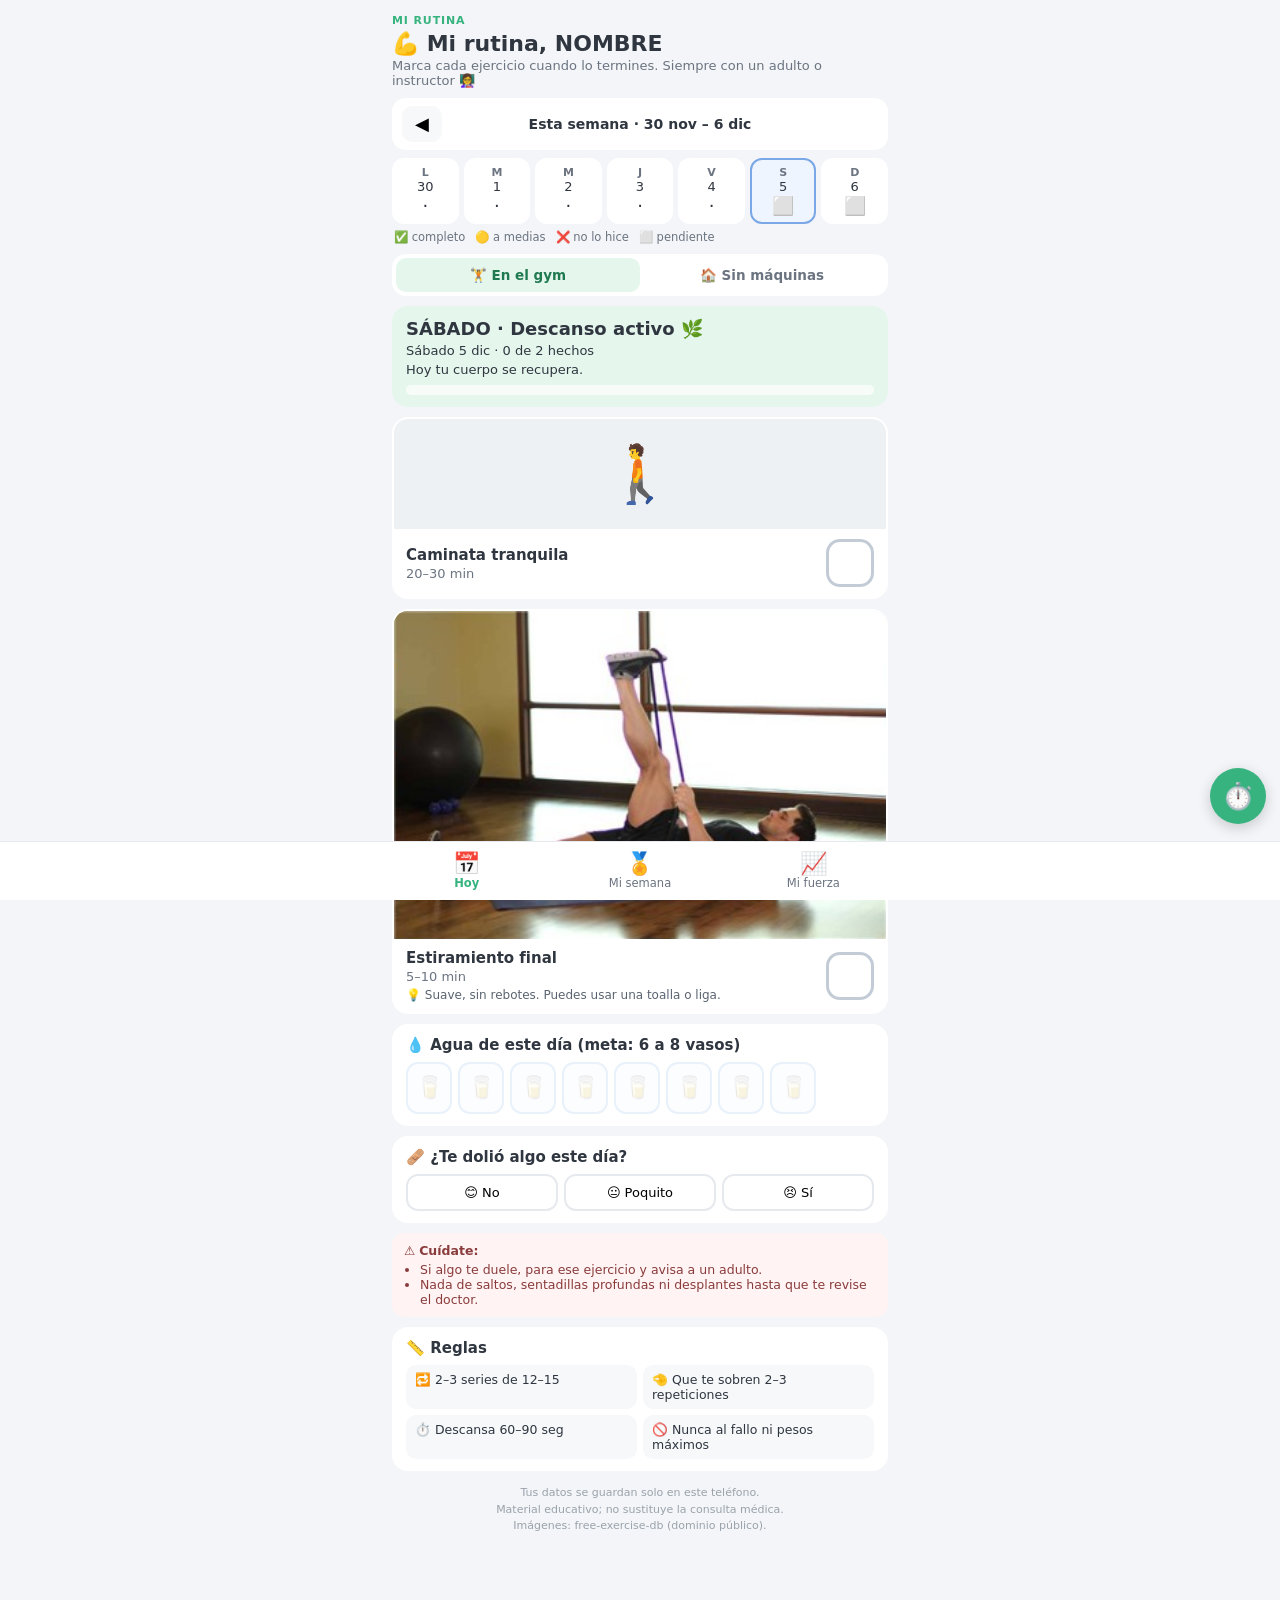
==== plantilla-cliente/index.html @ 86f13df0 "Plantilla Mi Rutina + cliente Lynette" ====
<!DOCTYPE html>
<html lang="es">
<head>
<meta charset="utf-8">
<meta name="viewport" content="width=device-width, initial-scale=1, viewport-fit=cover">
<meta name="robots" content="noindex, nofollow">
<meta name="apple-mobile-web-app-capable" content="yes">
<meta name="mobile-web-app-capable" content="yes">
<meta name="theme-color" content="#36b37e">
<title>Mi rutina</title>
<link rel="stylesheet" href="../../app/app.css?v=1">
</head>
<body>
<div id="app"></div>
<script src="config.js?v=1"></script>
<script src="../../app/ejercicios.js?v=1"></script>
<script src="../../app/app.js?v=1"></script>
</body>
</html>
---- app/app.css ----
:root { --ink:#2f3640; --muted:#6b7480; --line:#e6e9ee; --brand:#36b37e; --soft:#f6f8fa; }
* { box-sizing: border-box; -webkit-tap-highlight-color: transparent; }
body { margin:0; font-family:"Segoe UI", system-ui, -apple-system, Roboto, Arial, sans-serif; color:var(--ink); background:#f3f5f8; }
.wrap { max-width:520px; margin:0 auto; padding:14px 12px 96px; }
header h1 { font-size:22px; margin:4px 0 2px; }
header p { margin:0 0 10px; color:var(--muted); font-size:13px; }
.brand { font-size:11px; font-weight:800; letter-spacing:.08em; text-transform:uppercase; color:var(--brand); }

.weeknav { display:flex; align-items:center; justify-content:space-between; background:#fff; border-radius:14px; padding:8px 10px; margin-bottom:8px; }
.weeknav button { border:none; background:var(--soft); border-radius:10px; font-size:18px; width:40px; height:36px; }
.weeknav span { font-weight:600; font-size:14px; text-align:center; }
.cal { display:grid; grid-template-columns:repeat(7,1fr); gap:5px; margin-bottom:10px; }
.cal button { border:2px solid transparent; background:#fff; border-radius:12px; padding:6px 0 5px; font:inherit; color:inherit; }
.cal button.sel { border-color:#7aa7e6; background:#eef5ff; }
.cal .d { font-size:11px; font-weight:700; color:var(--muted); display:block; }
.cal .n { font-size:13px; display:block; }
.cal .s { font-size:18px; display:block; line-height:1.3; }
.legend { display:flex; flex-wrap:wrap; gap:10px; font-size:11.5px; color:var(--muted); margin:-4px 2px 10px; }

.seg { display:flex; background:#fff; border-radius:14px; padding:4px; margin-bottom:10px; }
.seg button { flex:1; border:none; background:none; padding:9px 4px; border-radius:10px; font:inherit; font-size:13.5px; font-weight:600; color:var(--muted); }
.seg button.on { background:#e5f6ec; color:#1f7a50; }

.dayhead { border-radius:16px; padding:12px 14px; margin-bottom:10px; }
.dayhead h2 { margin:0; font-size:18px; }
.dayhead p { margin:4px 0 0; font-size:13px; }
.bar { height:10px; background:rgba(255,255,255,.7); border-radius:6px; margin-top:8px; overflow:hidden; }
.bar i { display:block; height:100%; background:var(--brand); transition:width .3s; }

.ex { background:#fff; border-radius:16px; margin-bottom:10px; overflow:hidden; border:2px solid transparent; transition:border-color .2s; }
.ex.done { border-color:#9fdcbc; }
.pic { position:relative; aspect-ratio:3/2; background:#eef1f4; }
.pic.emo { aspect-ratio:auto; height:110px; display:flex; align-items:center; justify-content:center; font-size:56px; }
.sp { position:absolute; inset:0; background-image:url(ejercicios.jpg); background-size:400% 1200%; background-repeat:no-repeat; }
.sp.b { animation:swap 2.4s infinite; }
@keyframes swap { 0%,45% {opacity:0} 50%,95% {opacity:1} 100% {opacity:0} }
.tag { position:absolute; left:8px; top:8px; background:rgba(255,255,255,.92); border-radius:8px; padding:3px 8px; font-size:11.5px; font-weight:700; }
.ex .body { display:flex; align-items:center; gap:12px; padding:10px 12px; }
.ex .txt { flex:1; min-width:0; }
.ex .name { font-weight:700; font-size:15px; }
.ex .dose { color:var(--muted); font-size:13px; margin-top:2px; }
.ex .tip { font-size:12px; color:#5a6470; margin-top:4px; }
.check { flex-shrink:0; width:48px; height:48px; border-radius:14px; border:3px solid #c3ccd6; background:#fff; font-size:26px; line-height:1; color:#fff; }
.ex.done .check { background:var(--brand); border-color:var(--brand); }
.peso { display:flex; align-items:center; gap:8px; padding:0 12px 10px; font-size:12.5px; color:var(--muted); }
.peso input { width:80px; padding:7px 8px; border:2px solid var(--line); border-radius:10px; font:inherit; font-size:14px; }
.peso b { color:var(--ink); }

.panel { background:#fff; border-radius:16px; padding:12px 14px; margin-bottom:10px; }
.panel h3 { margin:0 0 8px; font-size:15px; }
.panel p.hint { font-size:12.5px; margin:0 0 8px; color:var(--muted); }
.water { display:flex; flex-wrap:wrap; gap:6px; }
.water button { width:46px; height:52px; border-radius:12px; border:2px solid #cfe1f5; background:#f7fbff; font-size:22px; opacity:.45; }
.water button.on { opacity:1; background:#dcecfb; border-color:#7aa7e6; }
.pick { display:flex; gap:6px; }
.pick button { flex:1; border:2px solid var(--line); background:#fff; border-radius:12px; padding:9px 2px; font:inherit; font-size:13px; }
.pick button.on { border-color:var(--brand); background:#ecf9f2; font-weight:700; }
.pick.bad button.on[data-v="si"] { border-color:#f0a3a3; background:#fff3f3; }
.warn { background:#fff3f3; color:#8a3b3b; border-radius:12px; padding:10px 12px; font-size:12.5px; margin-bottom:10px; }
.warn ul { margin:4px 0 0 16px; padding:0; }
.rules { display:grid; grid-template-columns:1fr 1fr; gap:6px; font-size:12.5px; }
.rules div { background:var(--soft); border-radius:10px; padding:7px 9px; }

.stats { display:grid; grid-template-columns:repeat(3,1fr); gap:6px; text-align:center; }
.stats div { background:var(--soft); border-radius:12px; padding:8px 4px; font-size:11.5px; color:var(--muted); }
.stats b { display:block; font-size:22px; color:var(--ink); }
.badges { display:grid; grid-template-columns:repeat(3,1fr); gap:6px; }
.badge { text-align:center; border-radius:12px; padding:8px 4px; background:var(--soft); font-size:11px; color:var(--muted); filter:grayscale(1); opacity:.5; }
.badge.got { filter:none; opacity:1; background:#fff6dc; color:var(--ink); font-weight:600; }
.badge span { display:block; font-size:26px; }
.str { display:flex; justify-content:space-between; align-items:center; padding:8px 0; border-bottom:1px dotted var(--line); font-size:13.5px; }
.str:last-child { border-bottom:none; }
.str .up { color:#1f7a50; font-weight:700; }

.btns { display:flex; gap:8px; }
.btns a, .btns button { flex:1; text-align:center; text-decoration:none; border:none; border-radius:12px; padding:12px 6px; font:inherit; font-size:14px; font-weight:700; }
.btns a.wa { background:#25d366; color:#fff; }
.btns button { background:var(--soft); color:var(--ink); }
.msg { font-size:12px; color:#1f7a50; margin-top:6px; min-height:16px; }
textarea { width:100%; height:90px; margin-top:8px; font-size:12px; border-radius:10px; border:1px solid var(--line); padding:8px; }

nav.tabs { position:fixed; left:0; right:0; bottom:0; background:#fff; border-top:1px solid var(--line); display:flex; justify-content:center; padding-bottom:env(safe-area-inset-bottom); z-index:5; }
nav.tabs div { display:flex; width:100%; max-width:520px; }
nav.tabs button { flex:1; border:none; background:none; padding:9px 0 10px; font:inherit; font-size:11.5px; color:var(--muted); }
nav.tabs button span { display:block; font-size:22px; }
nav.tabs button.on { color:var(--brand); font-weight:700; }

.timerbtn { position:fixed; right:14px; bottom:76px; width:56px; height:56px; border-radius:50%; border:none; background:var(--brand); color:#fff; font-size:26px; box-shadow:0 4px 14px rgba(0,0,0,.18); z-index:6; }
.timer { position:fixed; inset:0; background:rgba(30,36,44,.55); display:none; align-items:flex-end; justify-content:center; z-index:9; }
.timer.open { display:flex; }
.timer .sheet { background:#fff; width:100%; max-width:520px; border-radius:20px 20px 0 0; padding:18px 16px 26px; text-align:center; }
.timer .big { font-size:56px; font-weight:800; margin:6px 0 12px; font-variant-numeric:tabular-nums; }
footer { font-size:11px; color:#9aa2ab; text-align:center; margin-top:14px; line-height:1.5; }
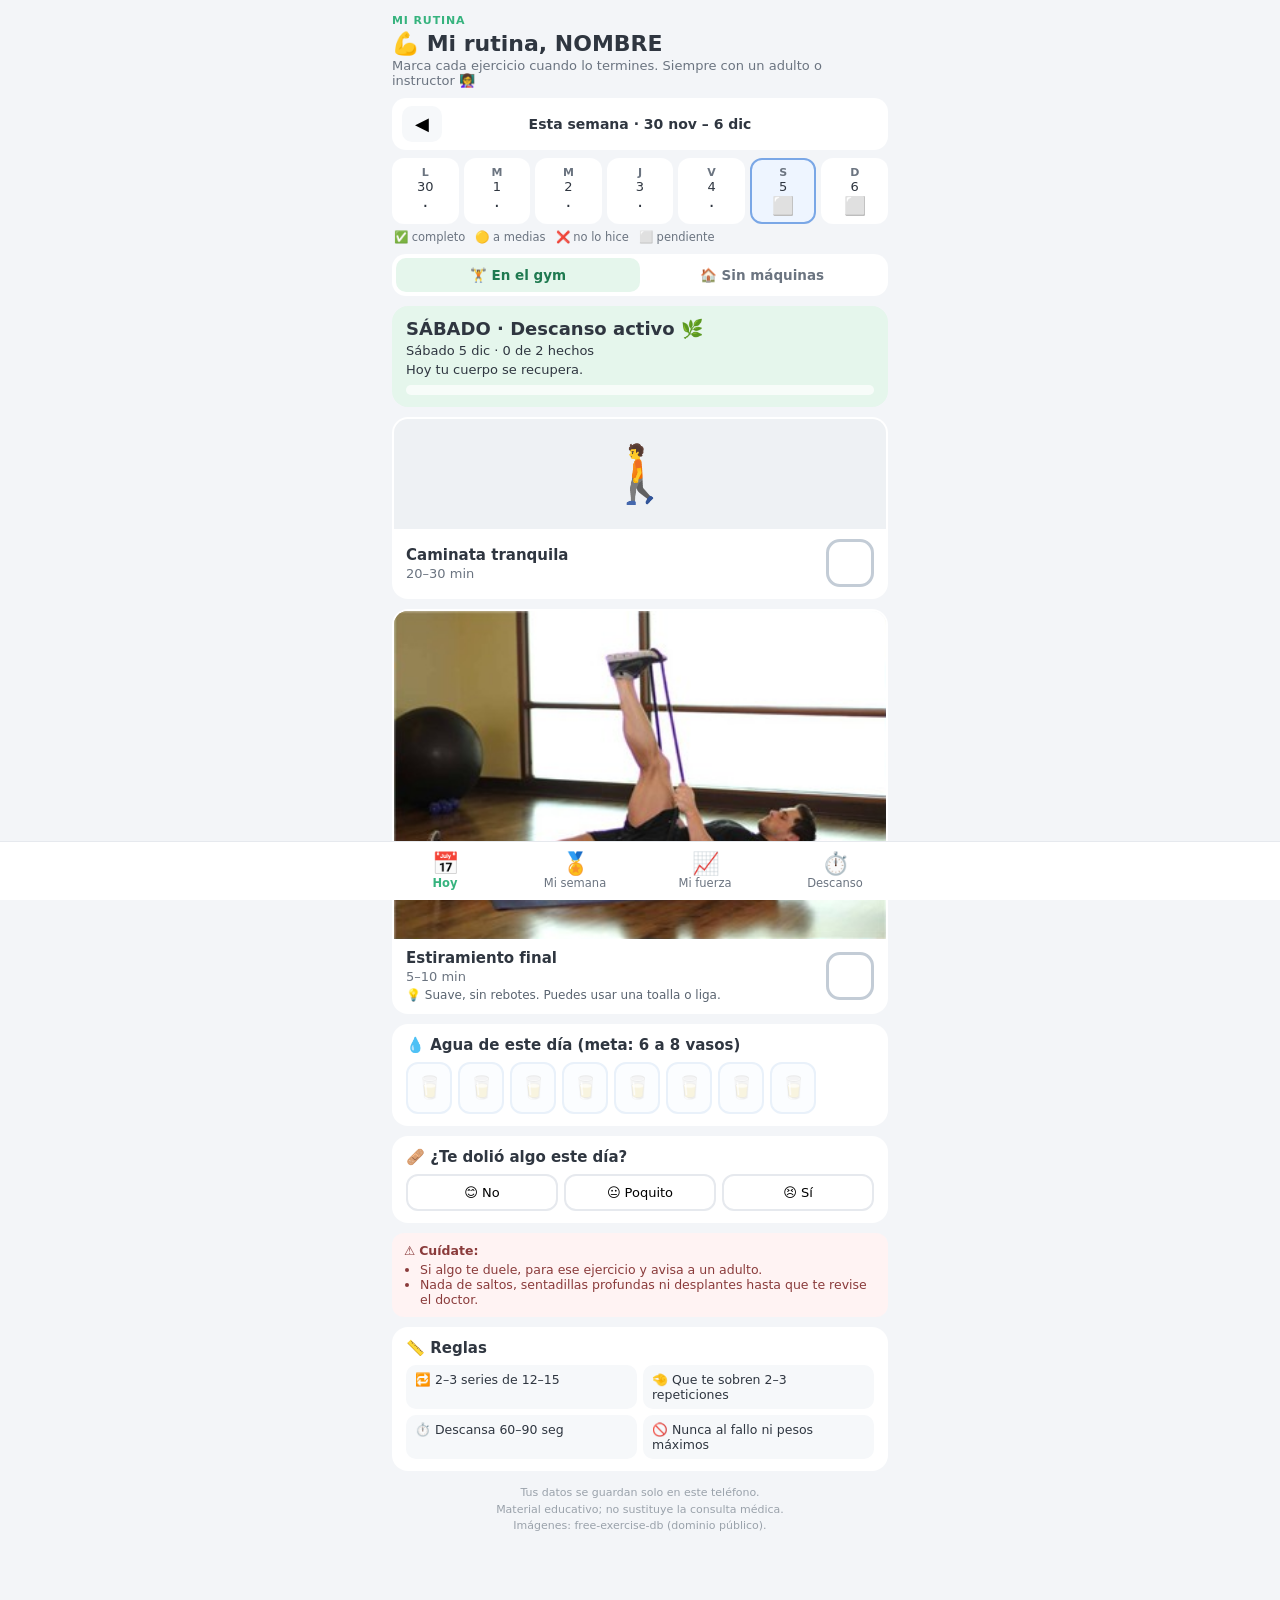
==== commit e42b39f5: "Cronometro de descanso en la barra de abajo" ====
--- a/plantilla-cliente/index.html
+++ b/plantilla-cliente/index.html
@@ -8,12 +8,12 @@
 <meta name="mobile-web-app-capable" content="yes">
 <meta name="theme-color" content="#36b37e">
 <title>Mi rutina</title>
-<link rel="stylesheet" href="../../app/app.css?v=1">
+<link rel="stylesheet" href="../../app/app.css?v=2">
 </head>
 <body>
 <div id="app"></div>
-<script src="config.js?v=1"></script>
-<script src="../../app/ejercicios.js?v=1"></script>
-<script src="../../app/app.js?v=1"></script>
+<script src="config.js?v=2"></script>
+<script src="../../app/ejercicios.js?v=2"></script>
+<script src="../../app/app.js?v=2"></script>
 </body>
 </html>
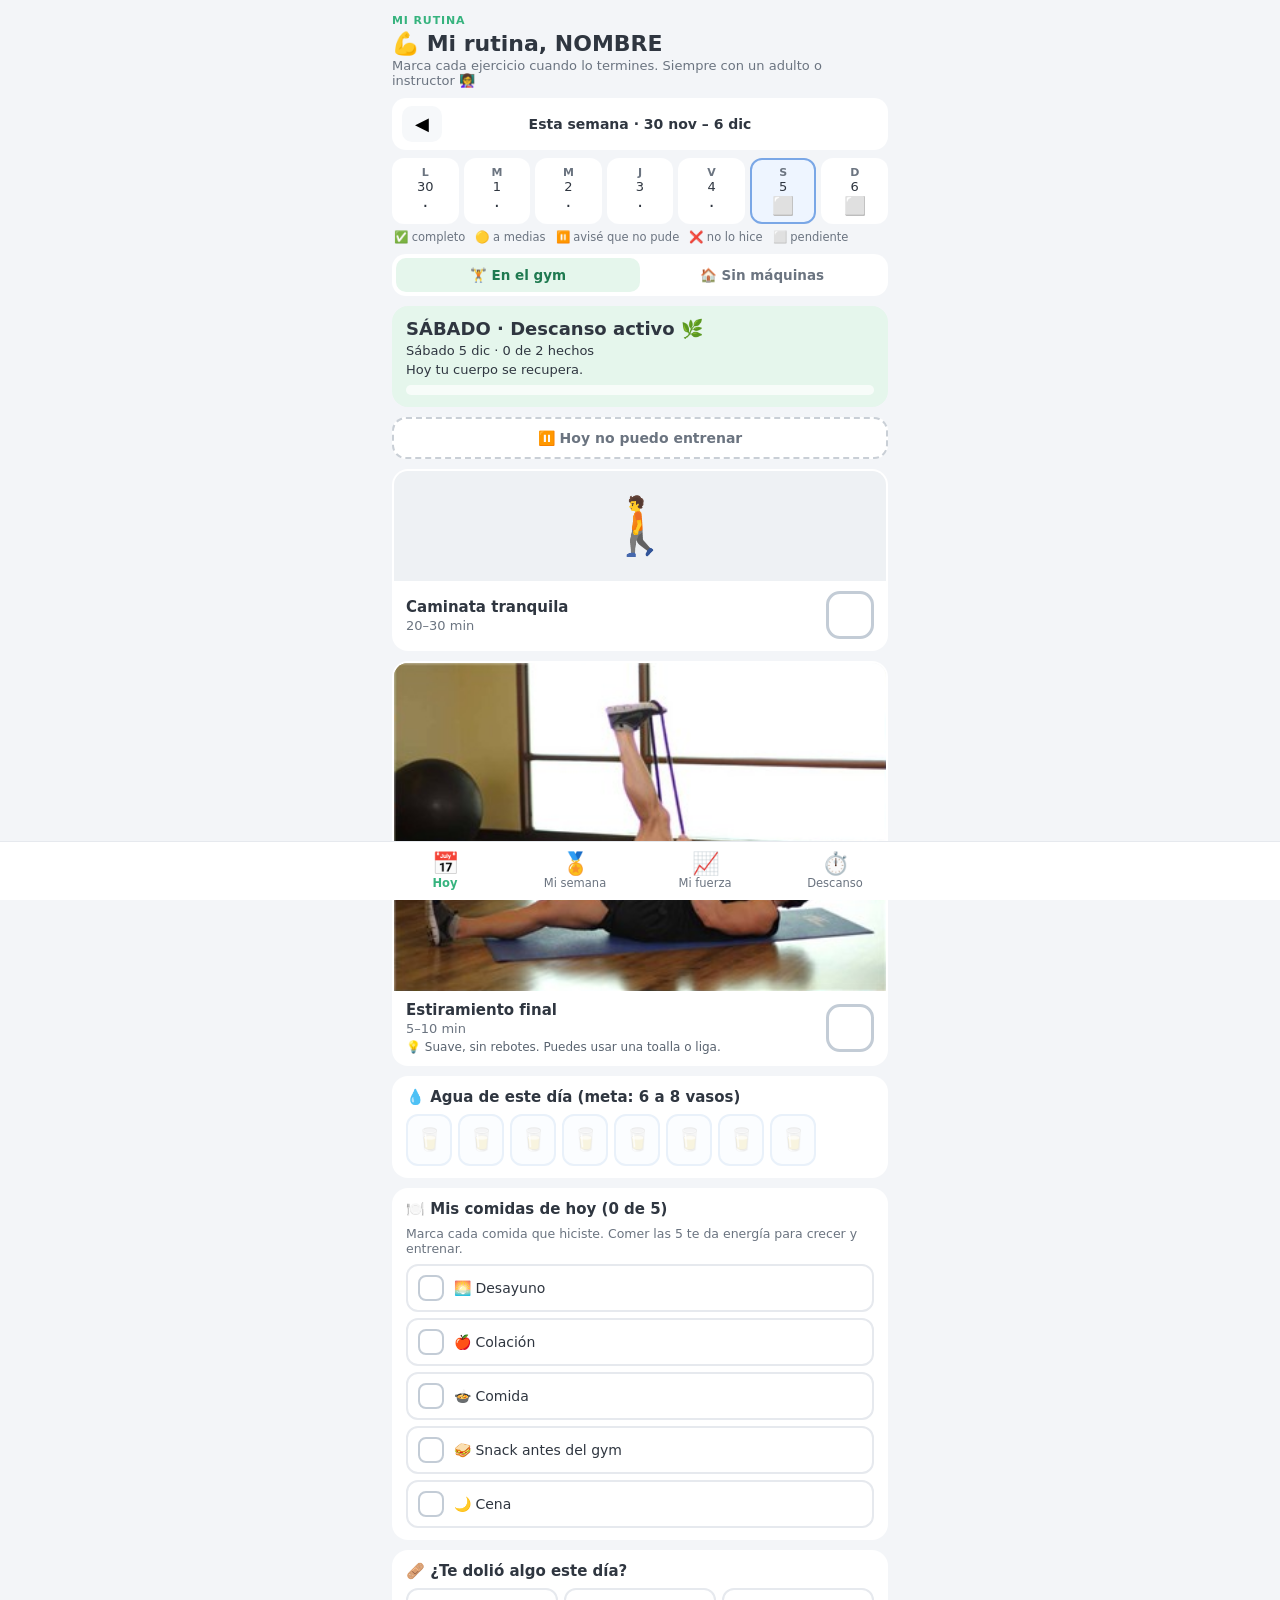
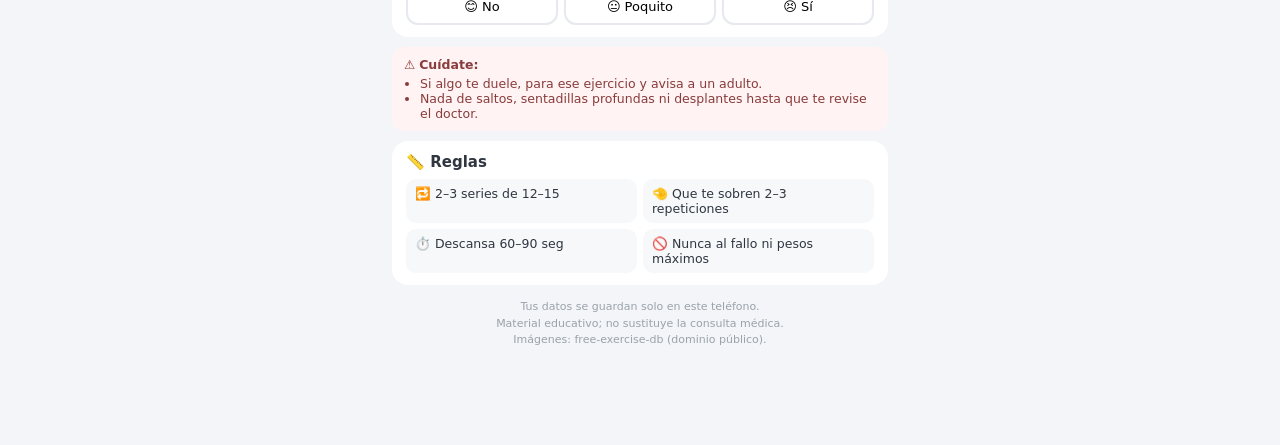
==== commit d656dc40: "Casillas de comidas y boton Hoy no puedo entrenar" ====
--- a/plantilla-cliente/index.html
+++ b/plantilla-cliente/index.html
@@ -8,12 +8,12 @@
 <meta name="mobile-web-app-capable" content="yes">
 <meta name="theme-color" content="#36b37e">
 <title>Mi rutina</title>
-<link rel="stylesheet" href="../../app/app.css?v=2">
+<link rel="stylesheet" href="../../app/app.css?v=3">
 </head>
 <body>
 <div id="app"></div>
-<script src="config.js?v=2"></script>
-<script src="../../app/ejercicios.js?v=2"></script>
-<script src="../../app/app.js?v=2"></script>
+<script src="config.js?v=3"></script>
+<script src="../../app/ejercicios.js?v=3"></script>
+<script src="../../app/app.js?v=3"></script>
 </body>
 </html>
--- a/app/app.css
+++ b/app/app.css
@@ -61,7 +61,16 @@
 .rules { display:grid; grid-template-columns:1fr 1fr; gap:6px; font-size:12.5px; }
 .rules div { background:var(--soft); border-radius:10px; padding:7px 9px; }
 
-.stats { display:grid; grid-template-columns:repeat(3,1fr); gap:6px; text-align:center; }
+.meals { display:flex; flex-direction:column; gap:6px; }
+.meals button { display:flex; align-items:center; gap:10px; border:2px solid var(--line); background:#fff; border-radius:12px; padding:9px 10px; font:inherit; font-size:14px; text-align:left; color:inherit; }
+.meals button.on { border-color:#9fdcbc; background:#ecf9f2; }
+.meals .mc { width:26px; height:26px; border-radius:8px; border:2px solid #c3ccd6; display:inline-flex; align-items:center; justify-content:center; color:#fff; font-weight:800; flex-shrink:0; }
+.meals button.on .mc { background:var(--brand); border-color:var(--brand); }
+.skipbtn { width:100%; border:2px dashed #c9cfd6; background:#fff; color:var(--muted); border-radius:14px; padding:11px; font:inherit; font-size:14px; font-weight:600; margin-bottom:10px; }
+.panel.skip { background:#eef3ff; }
+.reasons { display:grid; grid-template-columns:1fr 1fr; gap:6px; }
+.reasons button { border:2px solid #cfdaf5; background:#fff; border-radius:12px; padding:10px 6px; font:inherit; font-size:13.5px; color:inherit; }
+.stats { display:grid; grid-template-columns:repeat(2,1fr); gap:6px; text-align:center; }
 .stats div { background:var(--soft); border-radius:12px; padding:8px 4px; font-size:11.5px; color:var(--muted); }
 .stats b { display:block; font-size:22px; color:var(--ink); }
 .badges { display:grid; grid-template-columns:repeat(3,1fr); gap:6px; }
